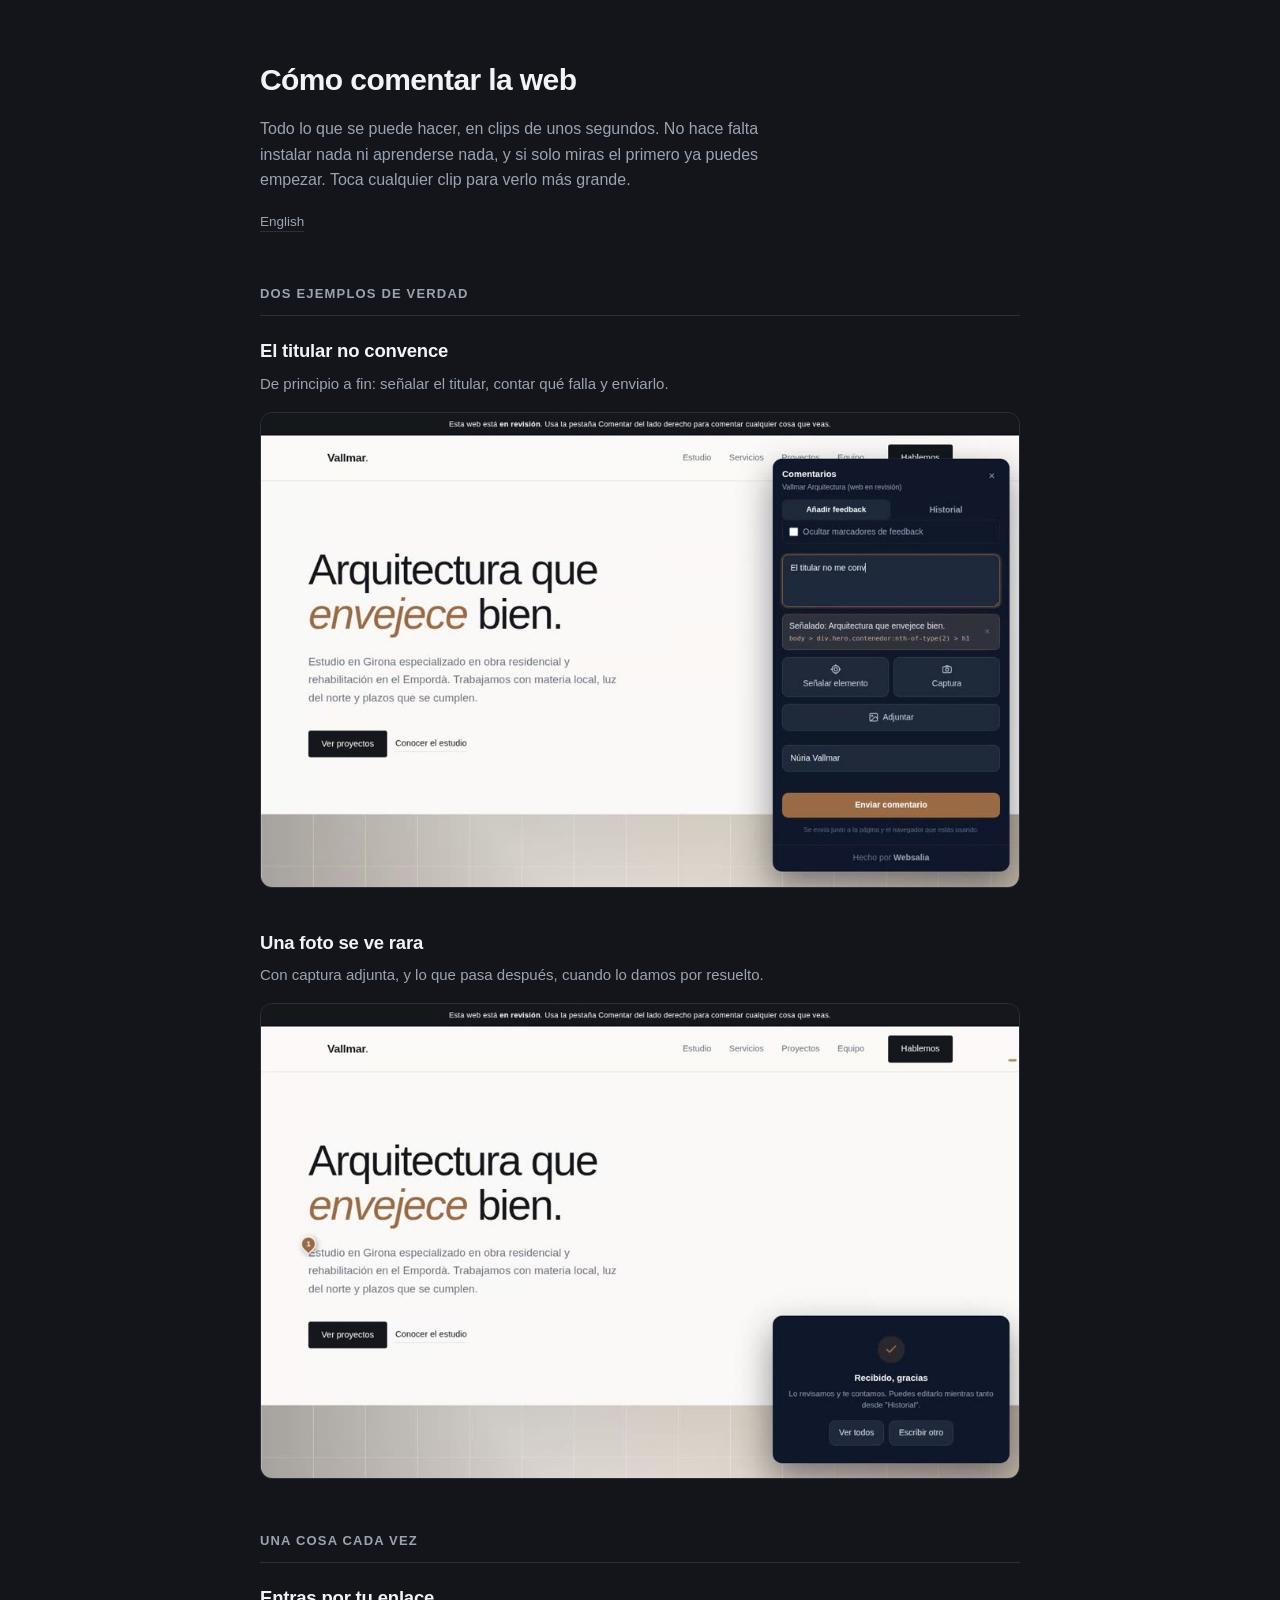
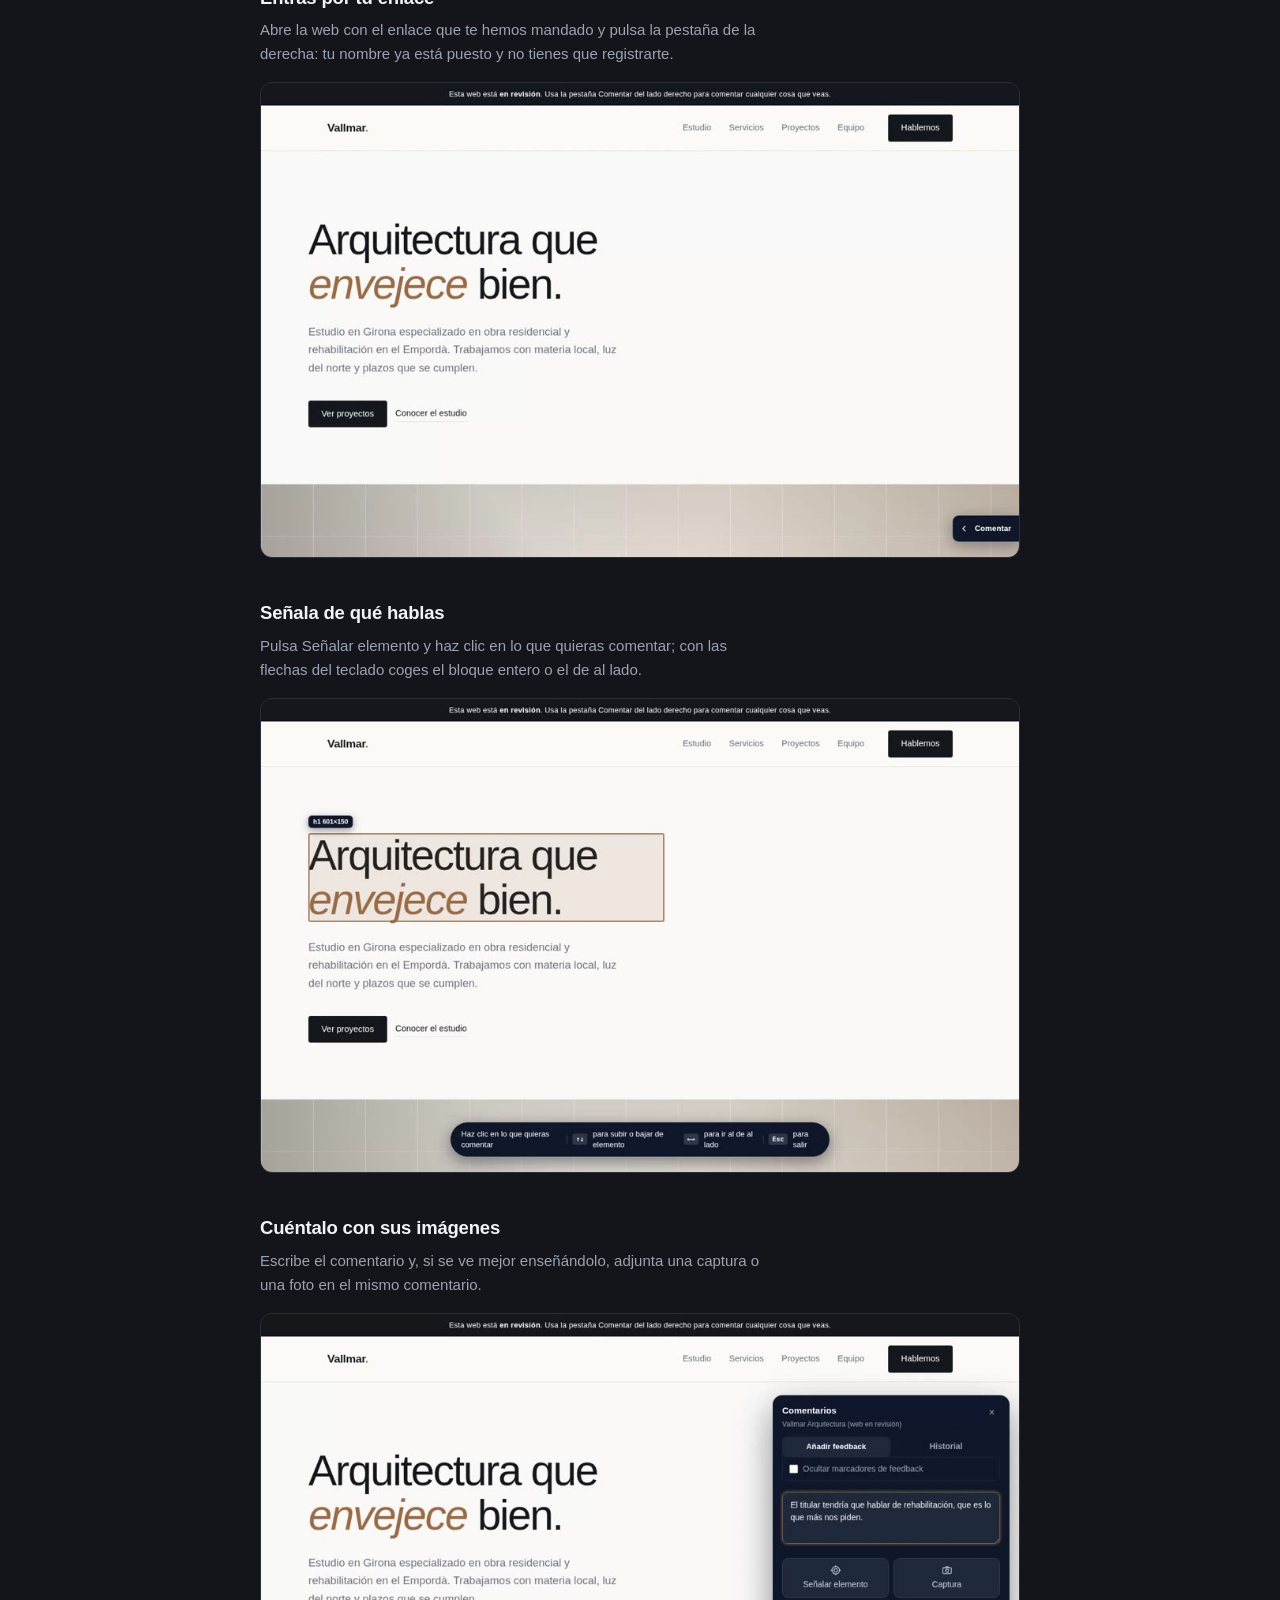
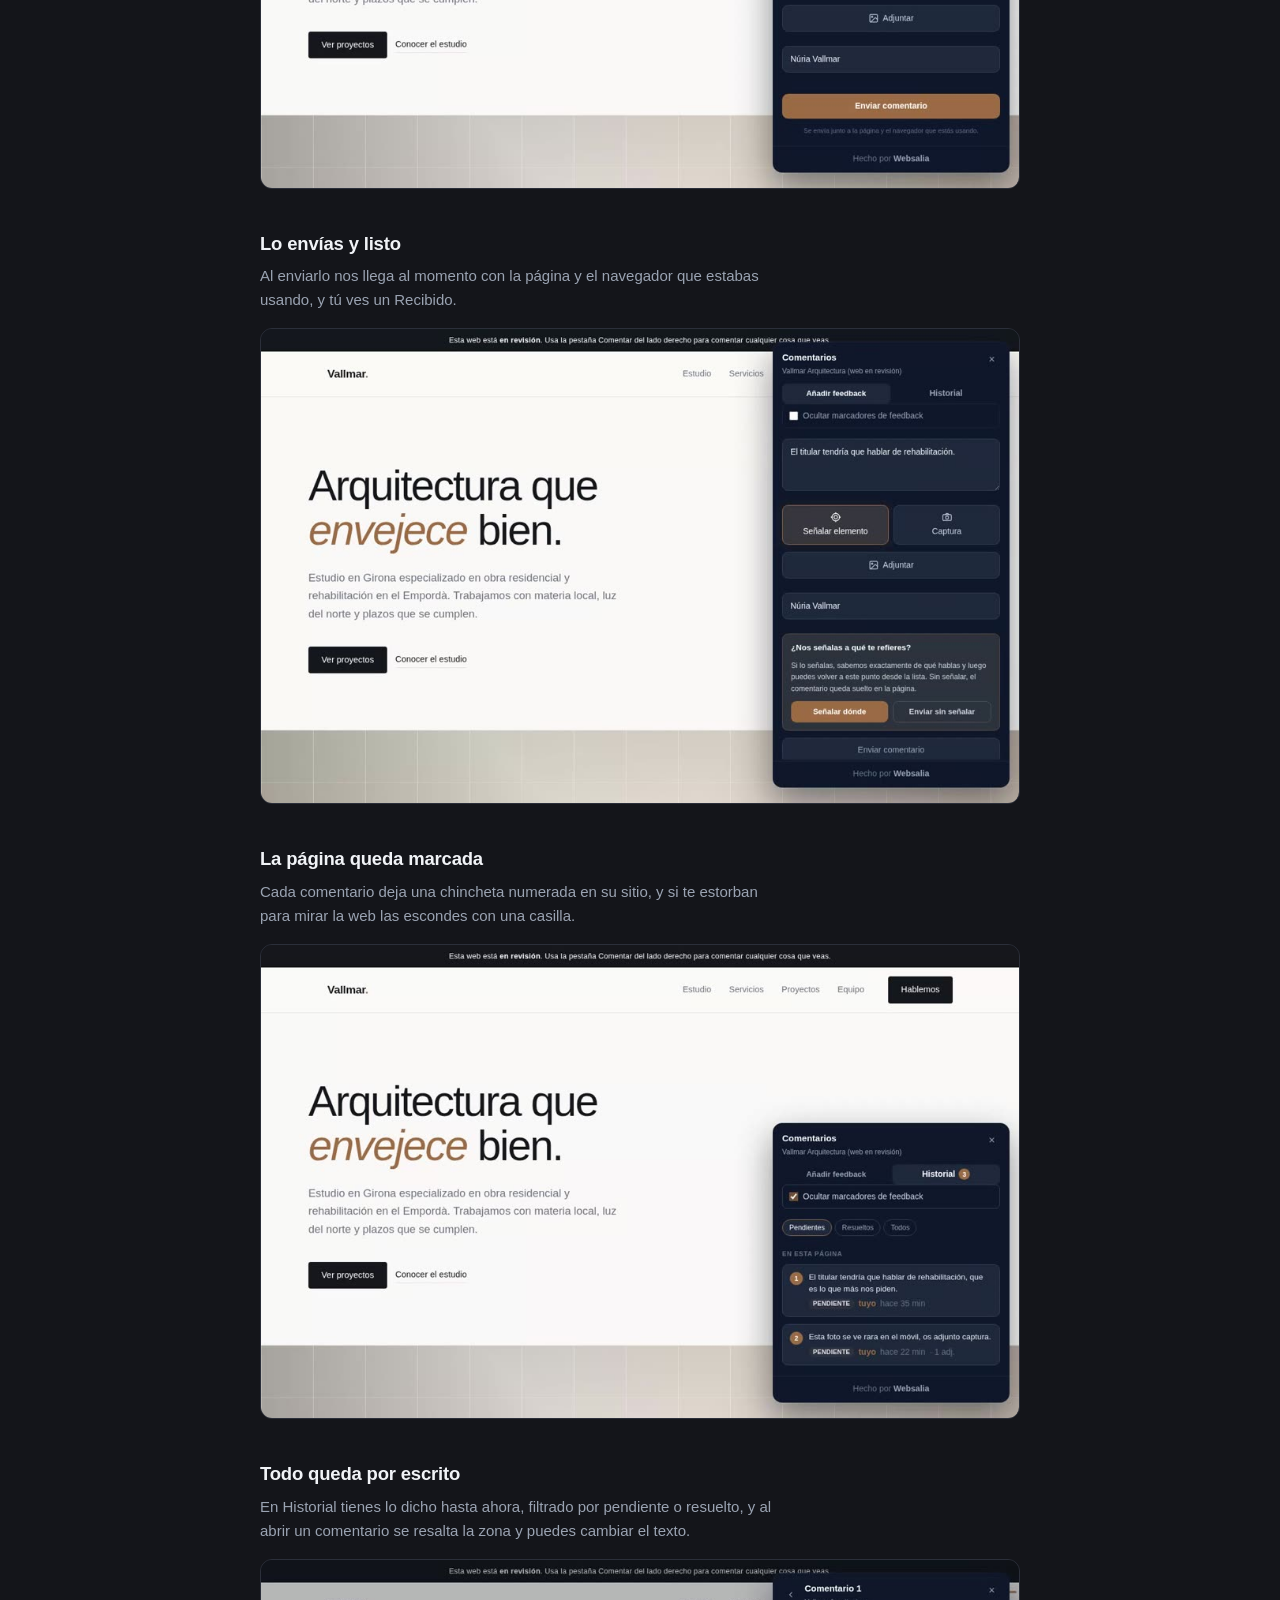
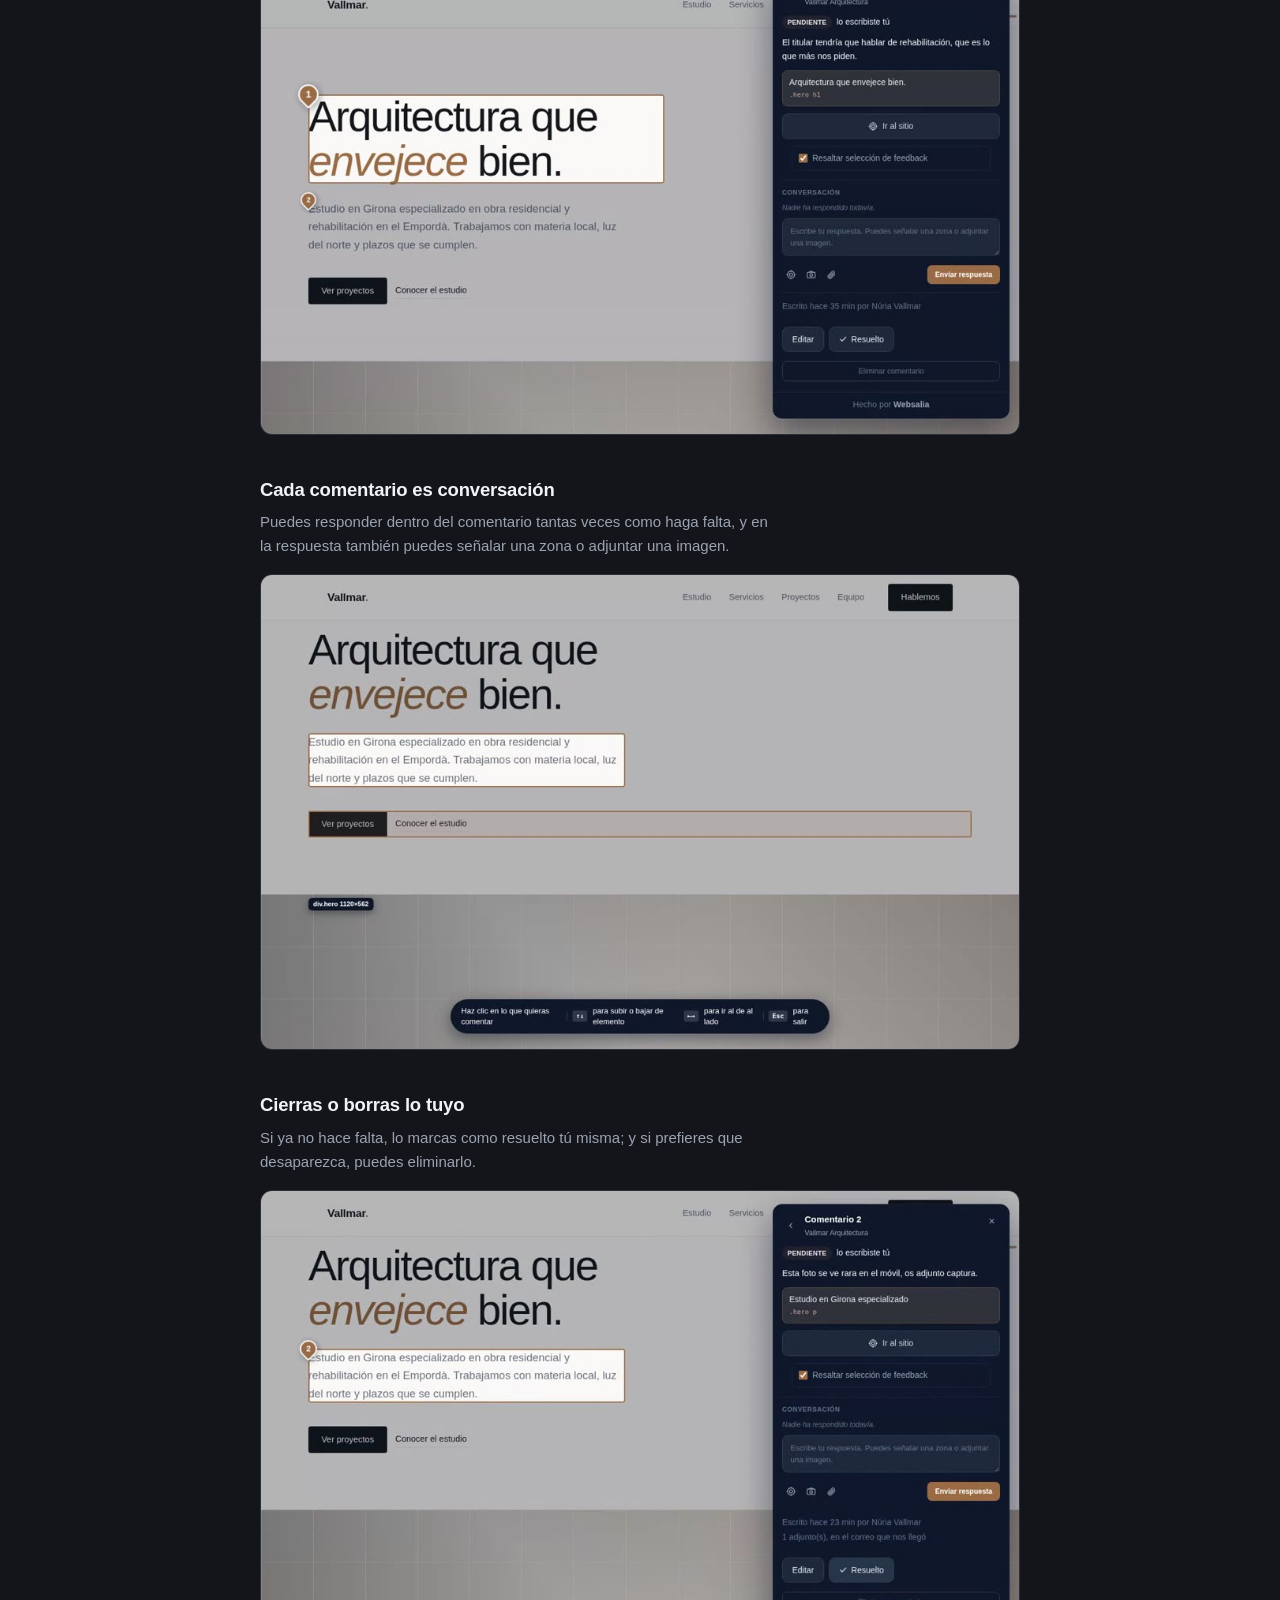
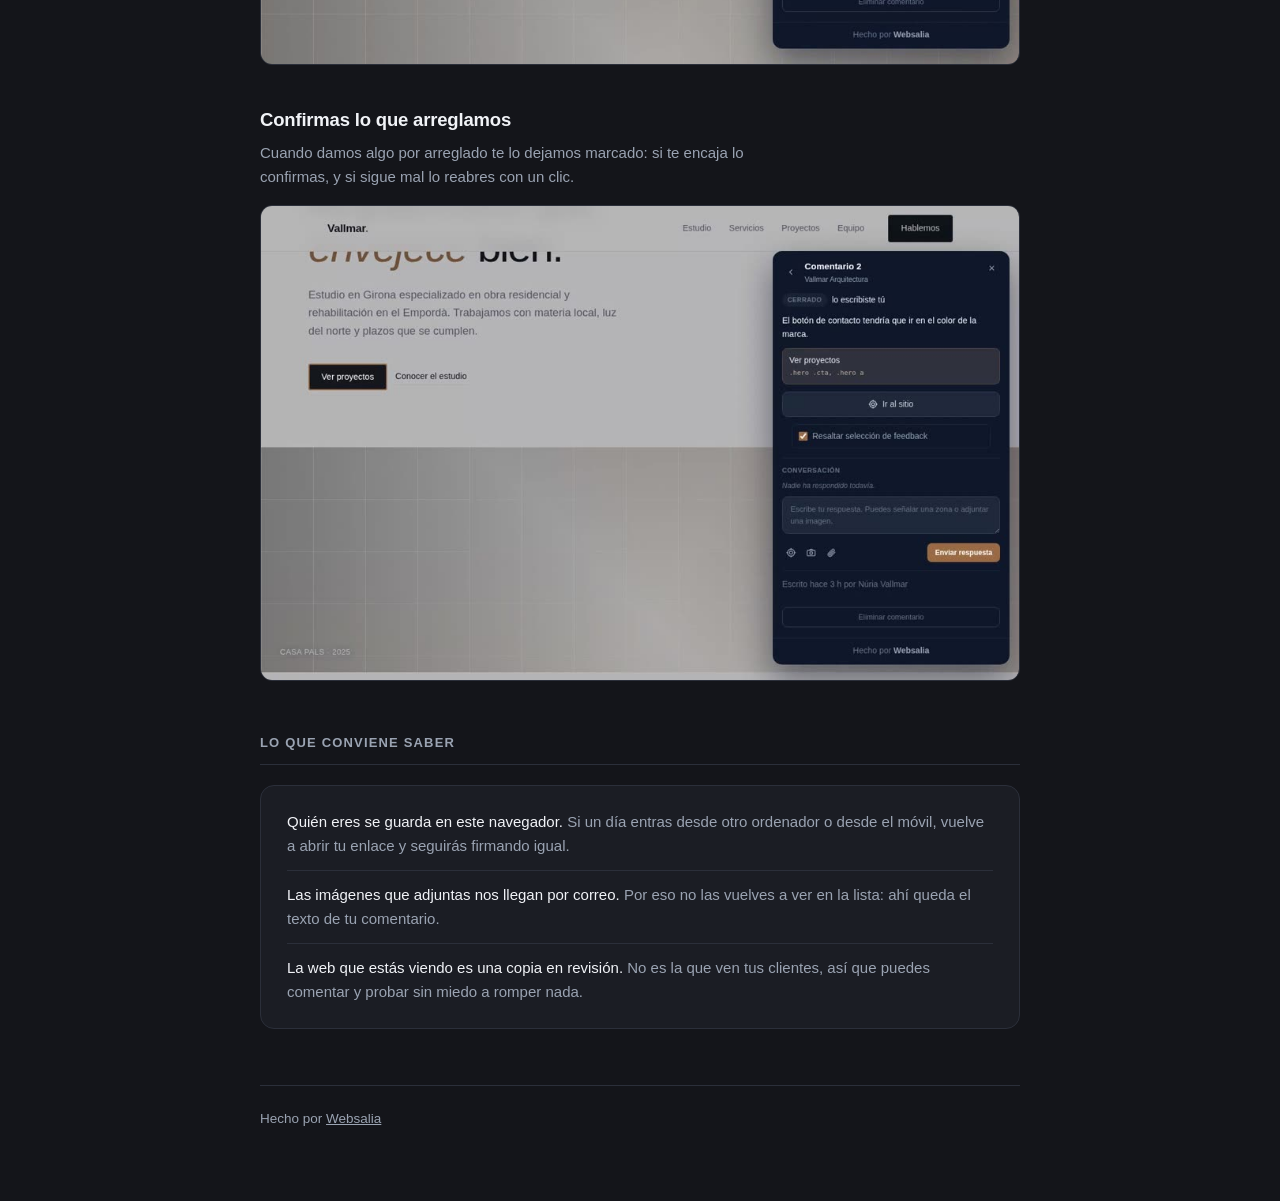
==== guia/index.html @ d545deef "Guía para clientes: una página con un clip por acción, en español y en inglés Se publica en /guia/ y" ====
<!doctype html>
<html lang="es">
<head>
<meta charset="utf-8">
<meta name="viewport" content="width=device-width, initial-scale=1">
<meta name="robots" content="noindex, nofollow">
<title>Cómo comentar la web, paso a paso</title>
<style>
  :root {
    --fondo: #14151a;
    --panel: #1b1d24;
    --linea: #2b2f3a;
    --texto: #f1f3f7;
    --suave: #9aa3b2;
    --acento: #9a6b45;
  }
  * { box-sizing: border-box; margin: 0; padding: 0; }
  html { -webkit-text-size-adjust: 100%; }
  body {
    font-family: -apple-system, BlinkMacSystemFont, "Segoe UI", Roboto, "Helvetica Neue", sans-serif;
    background: var(--fondo); color: var(--texto);
    line-height: 1.6; padding: 56px 24px 72px;
  }
  .caja { max-width: 760px; margin: 0 auto; }
  header { margin-bottom: 44px; }
  h1 { font-size: 30px; font-weight: 650; letter-spacing: -.02em; margin-bottom: 12px; }
  .entradilla { color: var(--suave); font-size: 16px; max-width: 60ch; }
  .idioma { margin-top: 18px; font-size: 13.5px; }
  .idioma a { color: var(--suave); text-decoration: none; border-bottom: 1px solid var(--linea); padding-bottom: 2px; }
  .idioma a:hover { color: var(--texto); border-color: var(--acento); }
  h2 {
    font-size: 13px; font-weight: 600; text-transform: uppercase; letter-spacing: .09em;
    color: var(--suave); margin: 52px 0 20px; padding-bottom: 10px; border-bottom: 1px solid var(--linea);
  }
  .paso { margin-bottom: 40px; }
  .paso h3 { font-size: 18.5px; font-weight: 620; margin-bottom: 6px; letter-spacing: -.01em; }
  .paso p { color: var(--suave); font-size: 15px; margin-bottom: 16px; max-width: 62ch; }
  .paso video, .paso img {
    width: 100%; height: auto; display: block; border-radius: 12px;
    border: 1px solid var(--linea); background: var(--panel);
  }
  .saber { background: var(--panel); border: 1px solid var(--linea); border-radius: 14px; padding: 24px 26px; }
  .saber ul { list-style: none; }
  .saber li { color: var(--suave); font-size: 15px; padding: 12px 0; border-bottom: 1px solid var(--linea); }
  .saber li:last-child { border-bottom: 0; padding-bottom: 0; }
  .saber li:first-child { padding-top: 0; }
  .saber li span { color: var(--texto); }
  footer { margin-top: 56px; padding-top: 22px; border-top: 1px solid var(--linea); color: var(--suave); font-size: 13.5px; }
  footer a { color: var(--suave); }
  @media (max-width: 600px) {
    body { padding: 36px 18px 56px; }
    h1 { font-size: 25px; }
    .paso { margin-bottom: 34px; }
  }
  @media (prefers-reduced-motion: reduce) { video { animation: none; } }
</style>
</head>
<body>
  <div class="caja">
    <header>
      <h1>Cómo comentar la web</h1>
      <p class="entradilla">Todo lo que se puede hacer, en clips de unos segundos. No hace falta instalar nada ni aprenderse nada, y si solo miras el primero ya puedes empezar. Toca cualquier clip para verlo más grande.</p>
      <p class="idioma"><a href="./en/">English</a></p>
    </header>

    <h2>Dos ejemplos de verdad</h2>
      <section class="paso">
        <h3>El titular no convence</h3>
        <p>De principio a fin: señalar el titular, contar qué falla y enviarlo.</p>
        <video autoplay muted loop playsinline preload="none" poster="./clips/ejemplo-1-titular.jpg" aria-label="El titular no convence">
          <source data-src="./clips/ejemplo-1-titular.mp4" type="video/mp4">
          <img src="./clips/ejemplo-1-titular.gif" alt="El titular no convence">
        </video>
      </section>
      <section class="paso">
        <h3>Una foto se ve rara</h3>
        <p>Con captura adjunta, y lo que pasa después, cuando lo damos por resuelto.</p>
        <video autoplay muted loop playsinline preload="none" poster="./clips/ejemplo-2-foto.jpg" aria-label="Una foto se ve rara">
          <source data-src="./clips/ejemplo-2-foto.mp4" type="video/mp4">
          <img src="./clips/ejemplo-2-foto.gif" alt="Una foto se ve rara">
        </video>
      </section>

    <h2>Una cosa cada vez</h2>
      <section class="paso">
        <h3>Entras por tu enlace</h3>
        <p>Abre la web con el enlace que te hemos mandado y pulsa la pestaña de la derecha: tu nombre ya está puesto y no tienes que registrarte.</p>
        <video autoplay muted loop playsinline preload="none" poster="./clips/01-entrar.jpg" aria-label="Entras por tu enlace">
          <source data-src="./clips/01-entrar.mp4" type="video/mp4">
          <img src="./clips/01-entrar.gif" alt="Entras por tu enlace">
        </video>
      </section>
      <section class="paso">
        <h3>Señala de qué hablas</h3>
        <p>Pulsa Señalar elemento y haz clic en lo que quieras comentar; con las flechas del teclado coges el bloque entero o el de al lado.</p>
        <video autoplay muted loop playsinline preload="none" poster="./clips/02-senalar.jpg" aria-label="Señala de qué hablas">
          <source data-src="./clips/02-senalar.mp4" type="video/mp4">
          <img src="./clips/02-senalar.gif" alt="Señala de qué hablas">
        </video>
      </section>
      <section class="paso">
        <h3>Cuéntalo con sus imágenes</h3>
        <p>Escribe el comentario y, si se ve mejor enseñándolo, adjunta una captura o una foto en el mismo comentario.</p>
        <video autoplay muted loop playsinline preload="none" poster="./clips/03-contar.jpg" aria-label="Cuéntalo con sus imágenes">
          <source data-src="./clips/03-contar.mp4" type="video/mp4">
          <img src="./clips/03-contar.gif" alt="Cuéntalo con sus imágenes">
        </video>
      </section>
      <section class="paso">
        <h3>Lo envías y listo</h3>
        <p>Al enviarlo nos llega al momento con la página y el navegador que estabas usando, y tú ves un Recibido.</p>
        <video autoplay muted loop playsinline preload="none" poster="./clips/04-enviar.jpg" aria-label="Lo envías y listo">
          <source data-src="./clips/04-enviar.mp4" type="video/mp4">
          <img src="./clips/04-enviar.gif" alt="Lo envías y listo">
        </video>
      </section>
      <section class="paso">
        <h3>La página queda marcada</h3>
        <p>Cada comentario deja una chincheta numerada en su sitio, y si te estorban para mirar la web las escondes con una casilla.</p>
        <video autoplay muted loop playsinline preload="none" poster="./clips/05-marcado.jpg" aria-label="La página queda marcada">
          <source data-src="./clips/05-marcado.mp4" type="video/mp4">
          <img src="./clips/05-marcado.gif" alt="La página queda marcada">
        </video>
      </section>
      <section class="paso">
        <h3>Todo queda por escrito</h3>
        <p>En Historial tienes lo dicho hasta ahora, filtrado por pendiente o resuelto, y al abrir un comentario se resalta la zona y puedes cambiar el texto.</p>
        <video autoplay muted loop playsinline preload="none" poster="./clips/06-historial.jpg" aria-label="Todo queda por escrito">
          <source data-src="./clips/06-historial.mp4" type="video/mp4">
          <img src="./clips/06-historial.gif" alt="Todo queda por escrito">
        </video>
      </section>
      <section class="paso">
        <h3>Cada comentario es conversación</h3>
        <p>Puedes responder dentro del comentario tantas veces como haga falta, y en la respuesta también puedes señalar una zona o adjuntar una imagen.</p>
        <video autoplay muted loop playsinline preload="none" poster="./clips/07-responder.jpg" aria-label="Cada comentario es conversación">
          <source data-src="./clips/07-responder.mp4" type="video/mp4">
          <img src="./clips/07-responder.gif" alt="Cada comentario es conversación">
        </video>
      </section>
      <section class="paso">
        <h3>Cierras o borras lo tuyo</h3>
        <p>Si ya no hace falta, lo marcas como resuelto tú misma; y si prefieres que desaparezca, puedes eliminarlo.</p>
        <video autoplay muted loop playsinline preload="none" poster="./clips/08-cerrar-eliminar.jpg" aria-label="Cierras o borras lo tuyo">
          <source data-src="./clips/08-cerrar-eliminar.mp4" type="video/mp4">
          <img src="./clips/08-cerrar-eliminar.gif" alt="Cierras o borras lo tuyo">
        </video>
      </section>
      <section class="paso">
        <h3>Confirmas lo que arreglamos</h3>
        <p>Cuando damos algo por arreglado te lo dejamos marcado: si te encaja lo confirmas, y si sigue mal lo reabres con un clic.</p>
        <video autoplay muted loop playsinline preload="none" poster="./clips/09-confirmar.jpg" aria-label="Confirmas lo que arreglamos">
          <source data-src="./clips/09-confirmar.mp4" type="video/mp4">
          <img src="./clips/09-confirmar.gif" alt="Confirmas lo que arreglamos">
        </video>
      </section>

    <h2>Lo que conviene saber</h2>
    <div class="saber">
      <ul>
        <li><span>Quién eres se guarda en este navegador.</span> Si un día entras desde otro ordenador o desde el móvil, vuelve a abrir tu enlace y seguirás firmando igual.</li>
        <li><span>Las imágenes que adjuntas nos llegan por correo.</span> Por eso no las vuelves a ver en la lista: ahí queda el texto de tu comentario.</li>
        <li><span>La web que estás viendo es una copia en revisión.</span> No es la que ven tus clientes, así que puedes comentar y probar sin miedo a romper nada.</li>
      </ul>
    </div>

    <footer>Hecho por <a href="https://www.websalia.com/?utm_source=tack-comment&amp;utm_medium=guia" target="_blank" rel="noopener">Websalia</a></footer>
  </div>
<script>
/* Cada vídeo se descarga cuando llega a la pantalla, no al abrir la página. Sin
   IntersectionObserver (navegador viejo) se cargan todos, que es como estaba antes. */
(function () {
  var vids = [].slice.call(document.querySelectorAll('video'));
  function cargar(v) {
    if (v.dataset.puesto) return;
    v.dataset.puesto = '1';
    var s = v.querySelector('source[data-src]');
    if (s) { s.src = s.dataset.src; v.load(); v.play().catch(function () {}); }
  }
  /* En el móvil el clip se queda en unos 350 px de ancho y el panel del widget no se
     lee. Tocarlo lo abre a pantalla completa, que es lo que se espera de un vídeo. */
  vids.forEach(function (v) {
    v.style.cursor = 'zoom-in';
    v.addEventListener('click', function () {
      var f = v.requestFullscreen || v.webkitRequestFullscreen || v.webkitEnterFullscreen;
      if (f) f.call(v);
    });
  });
  if (!('IntersectionObserver' in window)) return vids.forEach(cargar);
  var obs = new IntersectionObserver(function (e) {
    e.forEach(function (x) { if (x.isIntersecting) { cargar(x.target); obs.unobserve(x.target); } });
  }, { rootMargin: '300px 0px' });
  vids.forEach(function (v) { obs.observe(v); });
})();
</script>
</body>
</html>
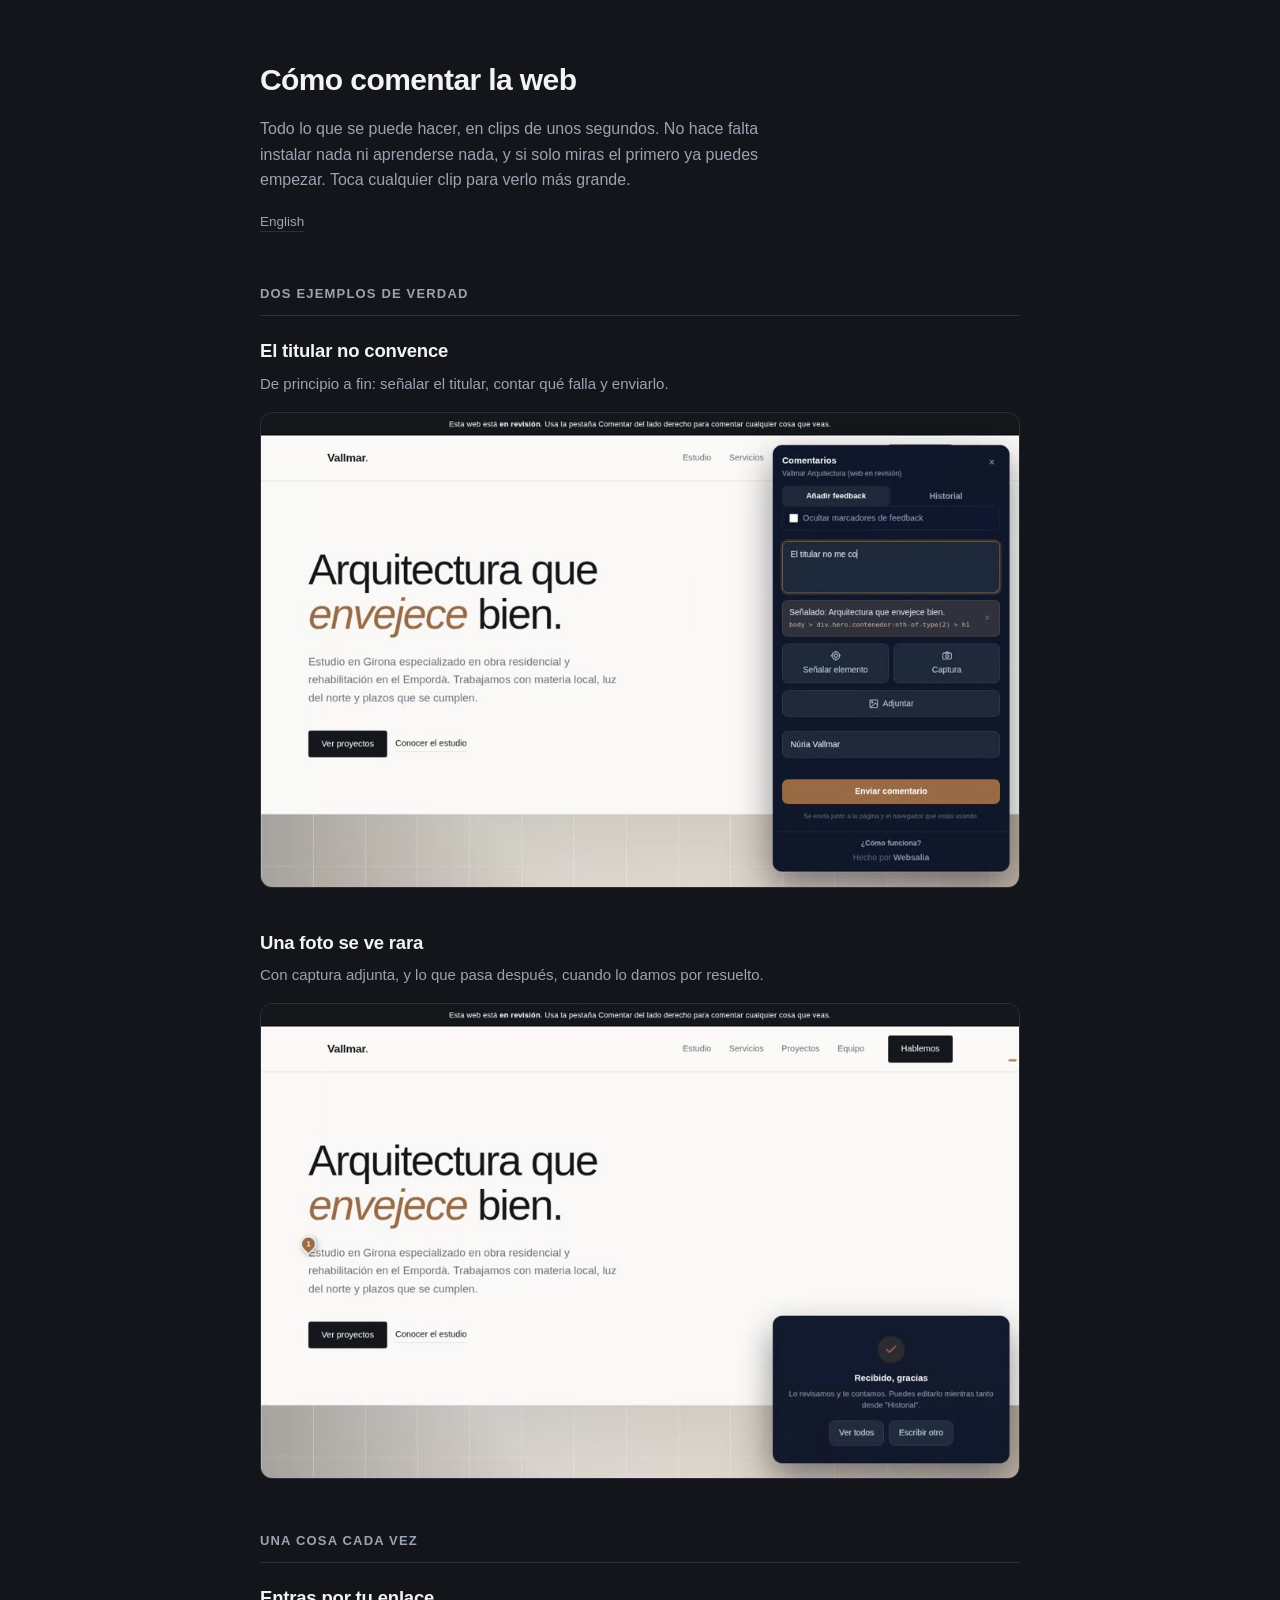
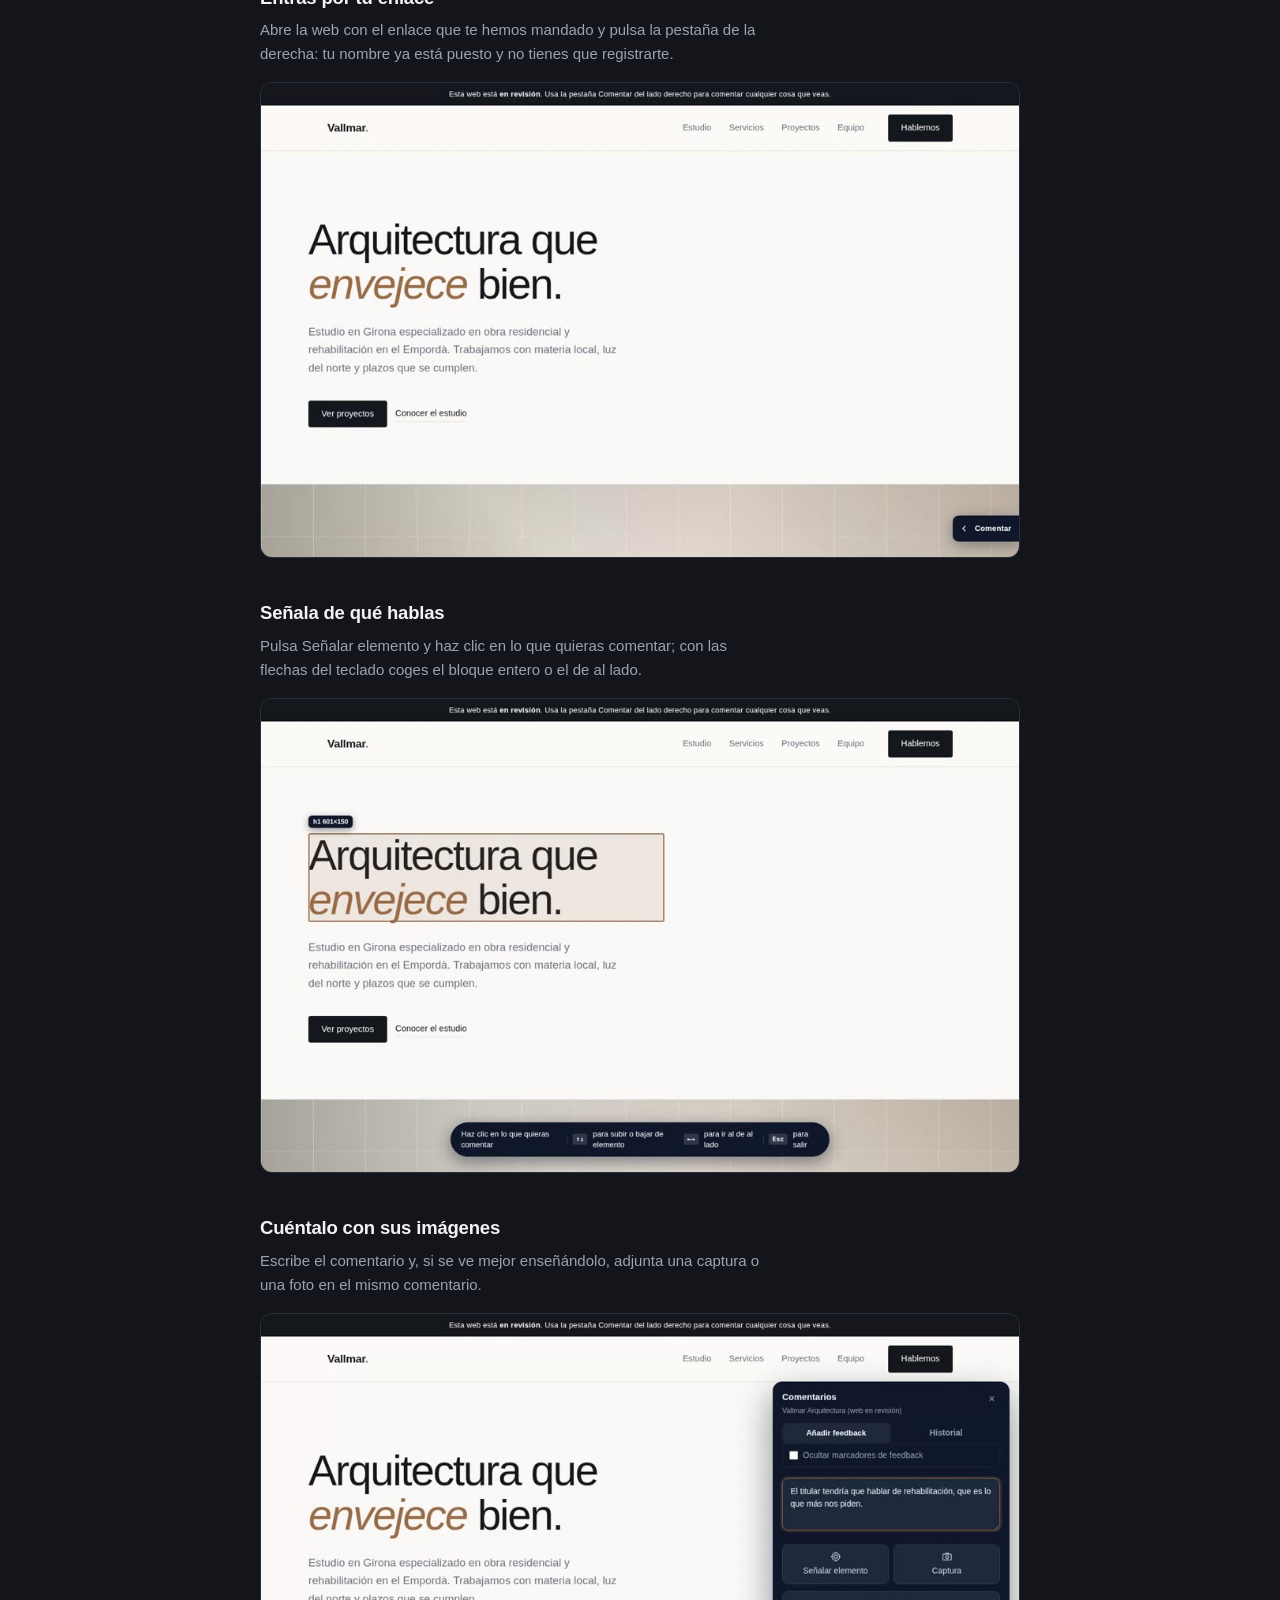
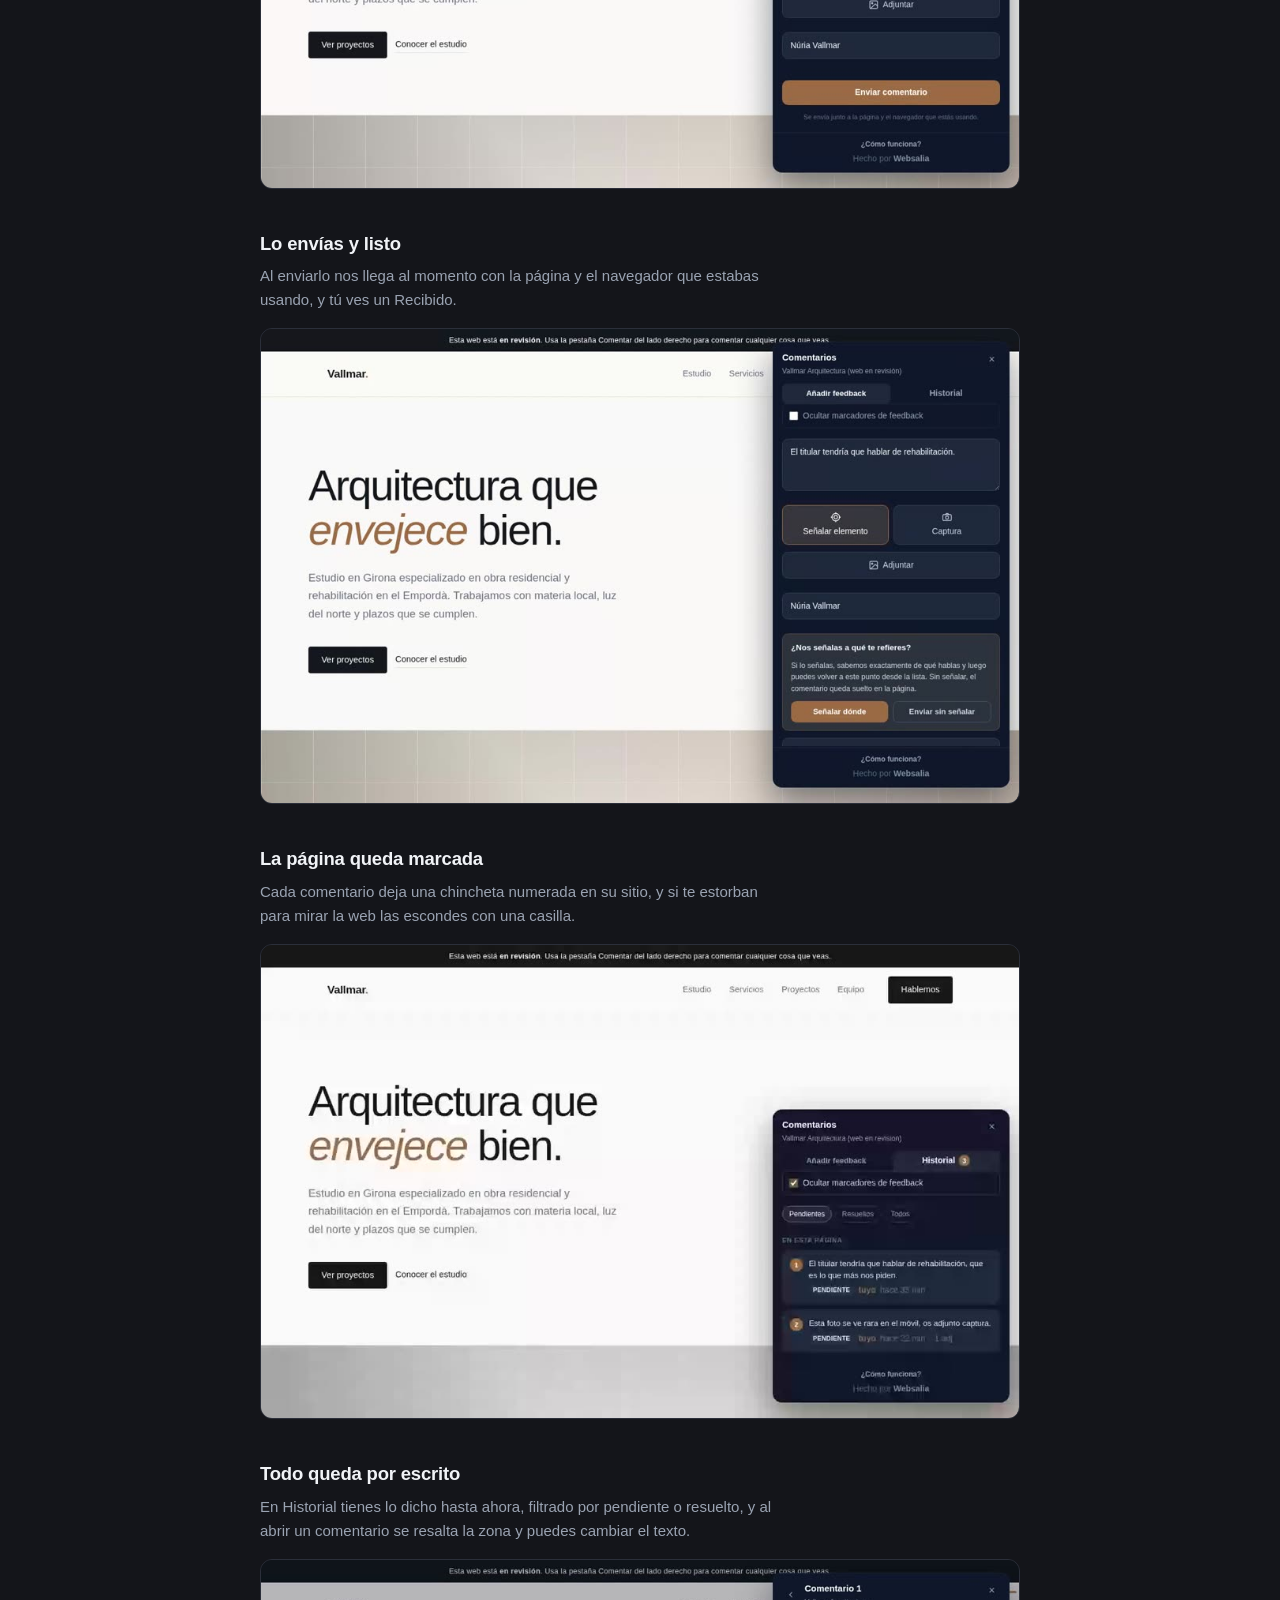
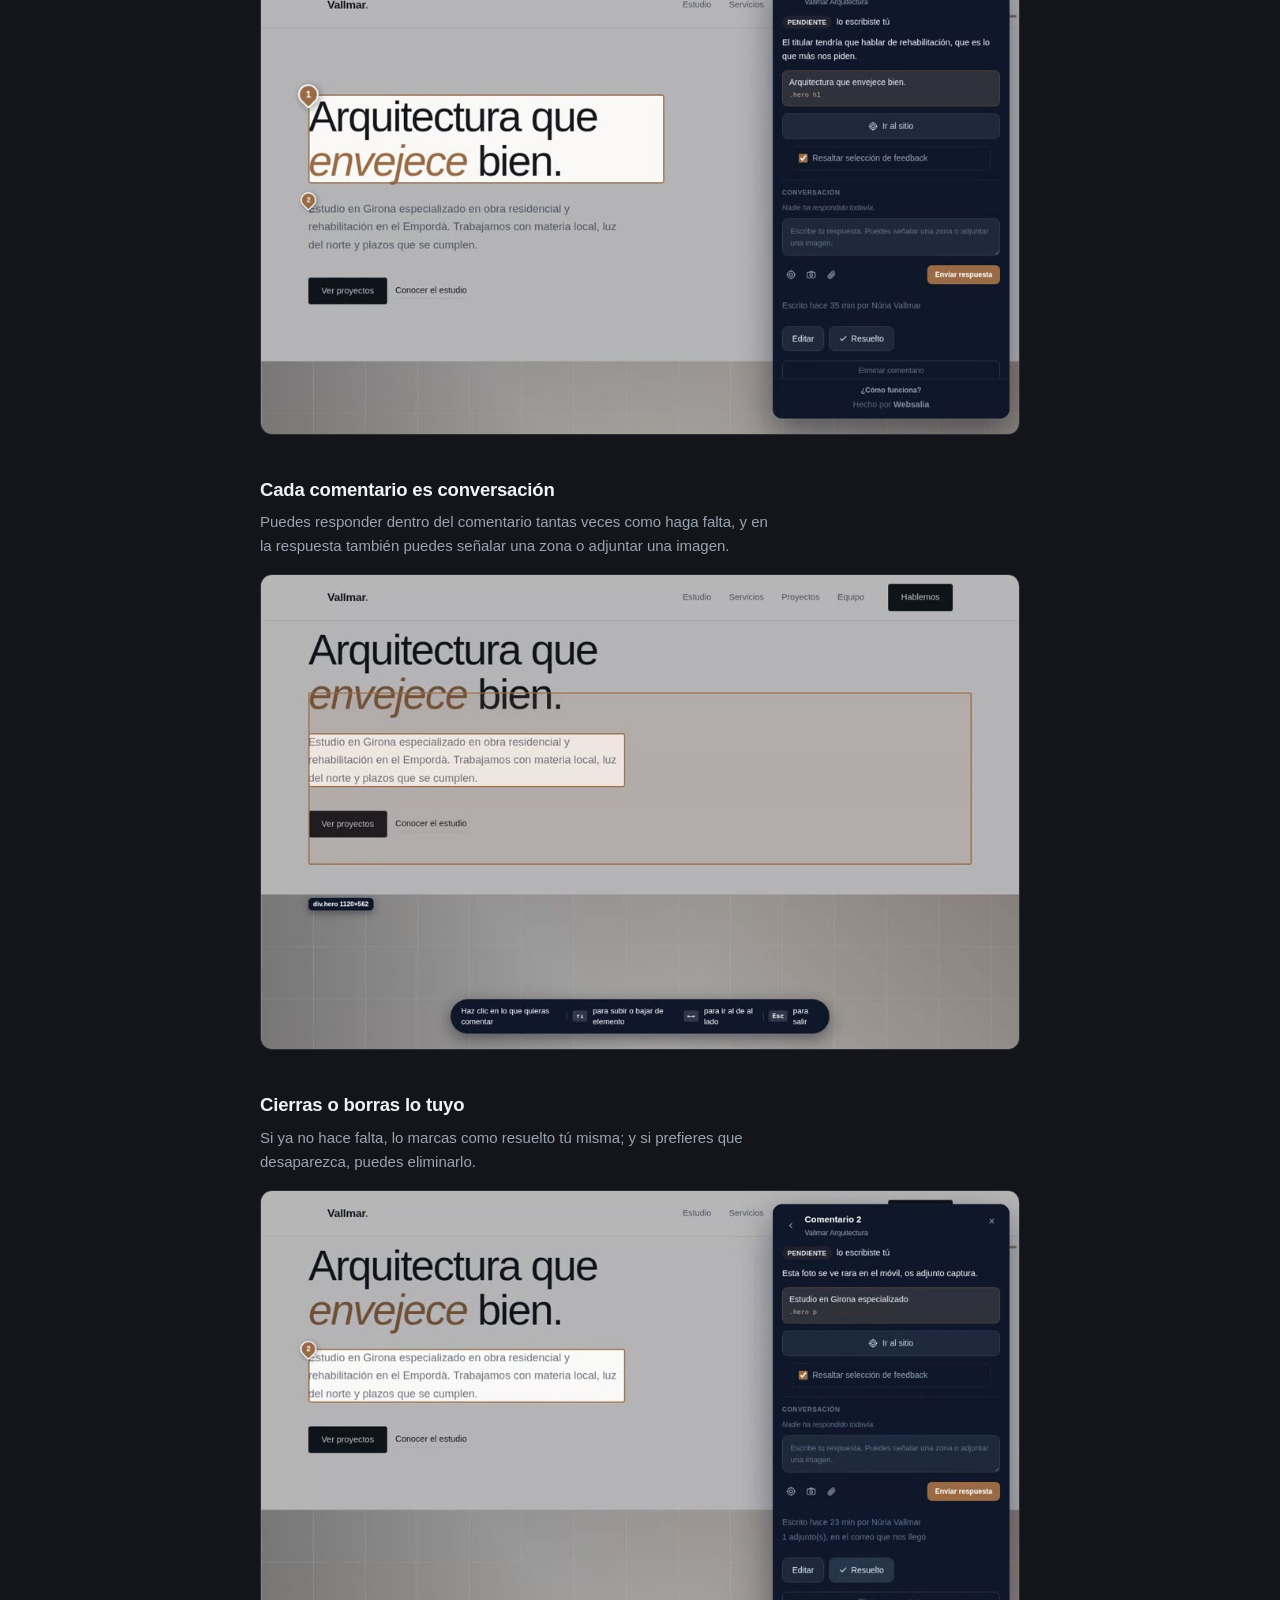
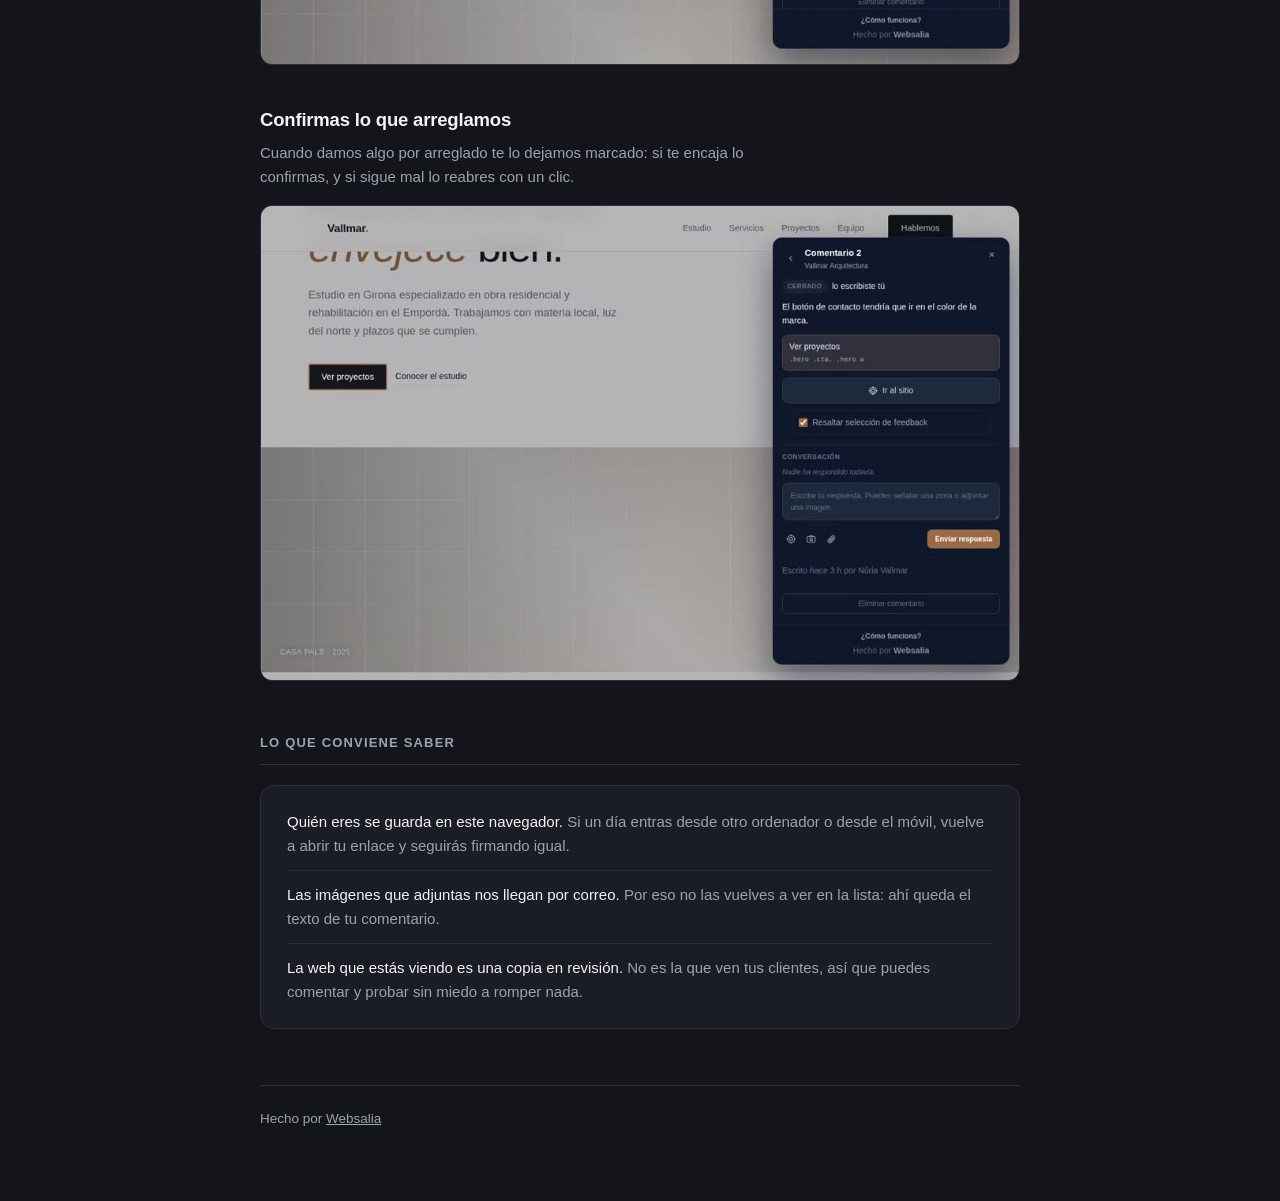
==== commit 7898517b: "Renombrado: Tack Comment pasa a llamarse Feedtack Decision de Alvaro (8-sep-2026), con feedtack.dev " ====
--- a/guia/index.html
+++ b/guia/index.html
@@ -164,7 +164,7 @@
       </ul>
     </div>
 
-    <footer>Hecho por <a href="https://www.websalia.com/?utm_source=tack-comment&amp;utm_medium=guia" target="_blank" rel="noopener">Websalia</a></footer>
+    <footer>Hecho por <a href="https://www.websalia.com/?utm_source=feedtack&amp;utm_medium=guia" target="_blank" rel="noopener">Websalia</a></footer>
   </div>
 <script>
 /* Cada vídeo se descarga cuando llega a la pantalla, no al abrir la página. Sin
